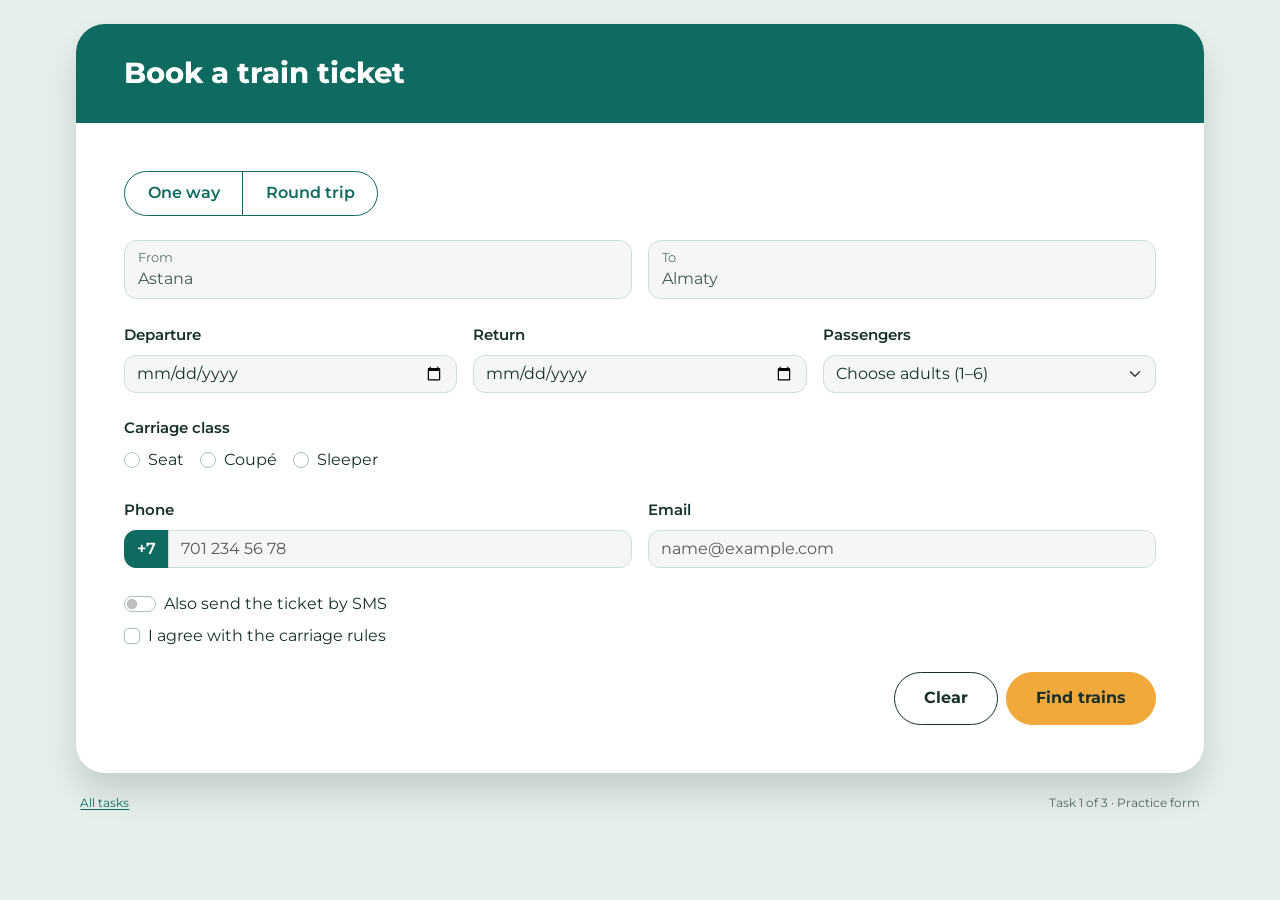
==== task1.html @ de45a420 "transfer" ====
<!doctype html>
<html lang="en">
<head>
  <meta charset="utf-8">
  <meta name="viewport" content="width=device-width, initial-scale=1">
  <title>Book a train ticket | Assignment 4</title>
  <link rel="icon" href="data:,">
  <link rel="stylesheet" href="assets/vendor/bootstrap.min.css">
  <link rel="stylesheet" href="assets/styles.css">
</head>
<body class="train-page">
  <main class="container-fluid py-3 py-md-4 px-3 px-md-4">
    <div class="row justify-content-center">
      <div class="col-12 col-xl-11">
        <section class="booking-card" aria-labelledby="booking-title">
          <header class="booking-heading"><h1 id="booking-title">Book a train ticket</h1></header>
          <form action="complete.html" method="post" class="booking-body">
            <fieldset class="trip-options mb-4">
              <legend class="visually-hidden">Journey type</legend>
              <div class="btn-group" role="group" aria-label="Journey type">
                <input class="btn-check" type="radio" name="journey" id="one-way" value="one-way">
                <label class="btn btn-trip" for="one-way">One way</label>
                <input class="btn-check" type="radio" name="journey" id="round-trip" value="round-trip">
                <label class="btn btn-trip" for="round-trip">Round trip</label>
              </div>
            </fieldset>
            <div class="row g-3 mb-4">
              <div class="col-12 col-md-6">
                <div class="route-field">
                  <label for="from">From<span class="visually-hidden"> (required)</span></label>
                  <input class="form-control" id="from" name="from" placeholder="Astana" required autocomplete="off">
                </div>
              </div>
              <div class="col-12 col-md-6">
                <div class="route-field">
                  <label for="to">To<span class="visually-hidden"> (required)</span></label>
                  <input class="form-control" id="to" name="to" placeholder="Almaty" required autocomplete="off">
                </div>
              </div>
            </div>
            <div class="row g-3 mb-4">
              <div class="col-12 col-md-4">
                <label for="departure" class="form-label">Departure<span class="visually-hidden"> (required)</span></label>
                <input type="date" class="form-control" id="departure" name="departure" required>
              </div>
              <div class="col-12 col-md-4">
                <label for="return" class="form-label">Return</label>
                <input type="date" class="form-control" id="return" name="return">
              </div>
              <div class="col-12 col-md-4">
                <label for="passengers" class="form-label">Passengers</label>
                <select class="form-select" id="passengers" name="passengers" required>
                  <option value="">Choose adults (1–6)</option>
                  <option value="1">1 adult</option><option value="2">2 adults</option>
                  <option value="3">3 adults</option><option value="4">4 adults</option>
                  <option value="5">5 adults</option><option value="6">6 adults</option>
                </select>
              </div>
            </div>
            <fieldset class="mb-4">
              <legend class="form-label">Carriage class<span class="visually-hidden"> (required)</span></legend>
              <div class="d-flex flex-wrap gap-3">
                <div class="form-check"><input type="radio" class="form-check-input" id="seat" name="carriage" value="seat" required><label class="form-check-label" for="seat">Seat</label></div>
                <div class="form-check"><input type="radio" class="form-check-input" id="coupe" name="carriage" value="coupe" required><label class="form-check-label" for="coupe">Coupé</label></div>
                <div class="form-check"><input type="radio" class="form-check-input" id="sleeper" name="carriage" value="sleeper" required><label class="form-check-label" for="sleeper">Sleeper</label></div>
              </div>
            </fieldset>
            <div class="row g-3 mb-4">
              <div class="col-12 col-md-6">
                <label for="phone" class="form-label">Phone<span class="visually-hidden"> (required)</span></label>
                <div class="input-group">
                  <span class="input-group-text" id="phone-prefix">+7</span>
                  <input type="tel" class="form-control" id="phone" name="phone" placeholder="701 234 56 78" autocomplete="off" aria-describedby="phone-prefix" required>
                </div>
              </div>
              <div class="col-12 col-md-6">
                <label for="email" class="form-label">Email<span class="visually-hidden"> (required)</span></label>
                <input type="email" class="form-control" id="email" name="email" placeholder="name@example.com" autocomplete="email" required>
              </div>
            </div>
            <div class="form-check form-switch mb-2">
              <input class="form-check-input" type="checkbox" role="switch" id="sms" name="sms" value="yes">
              <label class="form-check-label" for="sms">Also send the ticket by SMS</label>
            </div>
            <div class="form-check mb-4">
              <input class="form-check-input" type="checkbox" id="agreement" name="agreement" value="accepted" required>
              <label class="form-check-label" for="agreement">I agree with the carriage rules<span class="visually-hidden"> (required)</span></label>
            </div>
            <!-- DOM order stays Clear, Find trains. Only the visual mobile order changes. -->
            <div class="booking-actions d-flex flex-column-reverse flex-sm-row justify-content-end gap-2">
              <button class="btn btn-clear" type="reset">Clear</button>
              <button class="btn btn-find" type="submit">Find trains</button>
            </div>
          </form>
        </section>
        <nav class="page-links" aria-label="Assignment pages"><a href="index.html">All tasks</a><span>Task 1 of 3 · Practice form</span></nav>
      </div>
    </div>
  </main>
</body>
</html>
---- assets/styles.css ----
@font-face {
  font-family: Montserrat;
  src: url("fonts/Montserrat.ttf") format("truetype");
  font-style: normal;
  font-weight: 100 900;
  font-display: swap;
}

:root { --green: #0F6B5F; --amber: #F2A93B; --ink: #16302B; --light: #F4F7F5; --mint: #E6EFEC; }
body { font-family: Montserrat, sans-serif; color: var(--ink); background: var(--light); }
a { color: var(--green); text-underline-offset: .2em; }
a:hover { color: #084d44; }
:focus-visible { outline: 3px solid #195ac2; outline-offset: 4px; }
.form-control:focus, .form-select:focus, .form-check-input:focus {
  border-color: var(--green); box-shadow: 0 0 0 .2rem rgb(15 107 95 / 18%);
}
.form-label { font-size: .95rem; font-weight: 600; margin-bottom: .5rem; }
legend.form-label { float: none; }
.form-control, .form-select { border-color: #ceddd7; border-radius: .75rem; color: var(--ink); min-width: 0; }
.form-check-input:checked { background-color: var(--green); border-color: var(--green); }
.form-check-input { border-color: #aac3bb; }
.form-check-label { cursor: pointer; }
.btn { font-weight: 700; border-radius: 2rem; padding: .85rem 1.8rem; }
.btn-find { background: var(--amber); border-color: var(--amber); color: var(--ink); }
.btn-find:hover, .btn-find:focus-visible { background: #e49a29; border-color: #e49a29; color: var(--ink); }
.btn-clear { background: #fff; border-color: var(--ink); color: var(--ink); }
.btn-clear:hover { background: var(--mint); border-color: var(--ink); }
.btn-primary { --bs-btn-bg: var(--green); --bs-btn-border-color: var(--green); --bs-btn-hover-bg: #09574d; --bs-btn-hover-border-color: #09574d; --bs-btn-active-bg: #09574d; --bs-btn-active-border-color: #09574d; }
.page-links { display: flex; flex-wrap: wrap; justify-content: space-between; gap: .5rem; padding: 1.3rem .25rem .25rem; font-size: .75rem; color: #50645e; }

/* Task 1: the framework supplies the grid. Custom CSS uses normal flow only. */
.train-page { background: var(--mint); }
.booking-card { background: #fff; border-radius: 1.8rem; box-shadow: 0 1.3rem 2rem rgb(22 48 43 / 16%); overflow: hidden; }
.booking-heading { background: var(--green); color: #fff; padding: 2rem 3rem; }
.booking-heading h1 { font-size: 1.8rem; font-weight: 750; margin: 0; }
.booking-body { padding: 3rem; }
.booking-body .form-control, .booking-body .form-select { background-color: var(--light); }
.trip-options .btn { font-size: 1rem; padding: .6rem 1.4rem; font-weight: 600; }
.btn-trip { --bs-btn-color: var(--green); --bs-btn-border-color: var(--green); --bs-btn-hover-color: var(--green); --bs-btn-hover-bg: var(--mint); --bs-btn-hover-border-color: var(--green); --bs-btn-active-bg: var(--green); --bs-btn-active-border-color: var(--green); --bs-btn-active-color: #fff; }
.btn-check:focus-visible + .btn { outline: 3px solid #195ac2; outline-offset: 4px; }
.route-field { border: 1px solid #ceddd7; border-radius: .8rem; background: var(--light); padding: .45rem .8rem; }
.route-field label { display: block; color: #63756f; font-size: .8rem; }
.route-field .form-control { border: 0; padding: 0; border-radius: .15rem; background: transparent; }
.route-field .form-control::placeholder { color: #46564f; opacity: 1; }
.booking-body .input-group-text { background: var(--green); color: #fff; border-color: var(--green); border-radius: .75rem; font-weight: 600; }

/* Tasks 2 and 3: validation feedback stays hidden until user interaction. */
.assignment-page { background: #f2f5f3; }
.intro { padding: 2.5rem 0 1.5rem; }
.eyebrow { font-size: .75rem; letter-spacing: .15em; font-weight: 700; text-transform: uppercase; color: var(--green); }
.intro h1 { font-size: clamp(2rem, 5vw, 3.4rem); font-weight: 750; letter-spacing: -.04em; }
.intro p { max-width: 48rem; color: #52665e; }
.form-panel { background: #fff; border: 1px solid #dce6e0; border-radius: 1.25rem; padding: clamp(1.25rem, 4vw, 2.5rem); }
.section-heading { font-size: 1.1rem; font-weight: 700; margin-bottom: 1.1rem; }
.form-text { color: #52665e; font-size: .78rem; }
.validation-form :is(input, select, textarea):user-invalid { border-color: #b42332; }
.validation-form :is(input, select, textarea):user-valid { border-color: var(--green); }
.validation-form :is(input, select, textarea):user-invalid ~ .invalid-feedback { display: block; }
.validation-form fieldset:has(input:user-invalid) > .invalid-feedback { display: block; }
.invalid-feedback { color: #b42332; font-size: .8rem; }
.required-note { font-size: .8rem; }
.radio-list { display: flex; flex-wrap: wrap; gap: .65rem 1.5rem; }
.cafe-page { background: #faf7f1; }
.cafe-page .eyebrow { color: #84512b; }
.task-card { display: block; height: 100%; padding: 1.7rem; background: #fff; color: var(--ink); border: 1px solid #dce6e0; border-radius: 1rem; text-decoration: none; }
.task-card:hover { border-color: var(--green); }
.task-card h2 { font-size: 1.3rem; margin-top: 1rem; font-weight: 700; }
.task-card p { margin-bottom: 0; font-size: .9rem; color: #52665e; }

@media (max-width: 575.98px) {
  .booking-card { border-radius: 1.2rem; }
  .booking-heading { padding: 1.3rem 1.4rem; }
  .booking-heading h1 { font-size: 1.25rem; }
  .booking-body { padding: 1.5rem; font-size: .82rem; }
  .booking-body .form-label { font-size: .8rem; }
  .booking-body .form-control, .booking-body .form-select { font-size: .85rem; }
  .trip-options .btn-group { display: flex; }
  .trip-options .btn { padding: .5rem .7rem; font-size: .8rem; }
  .booking-actions .btn { padding: .7rem 1rem; font-size: .85rem; }
  .intro { padding-top: 1.5rem; }
}
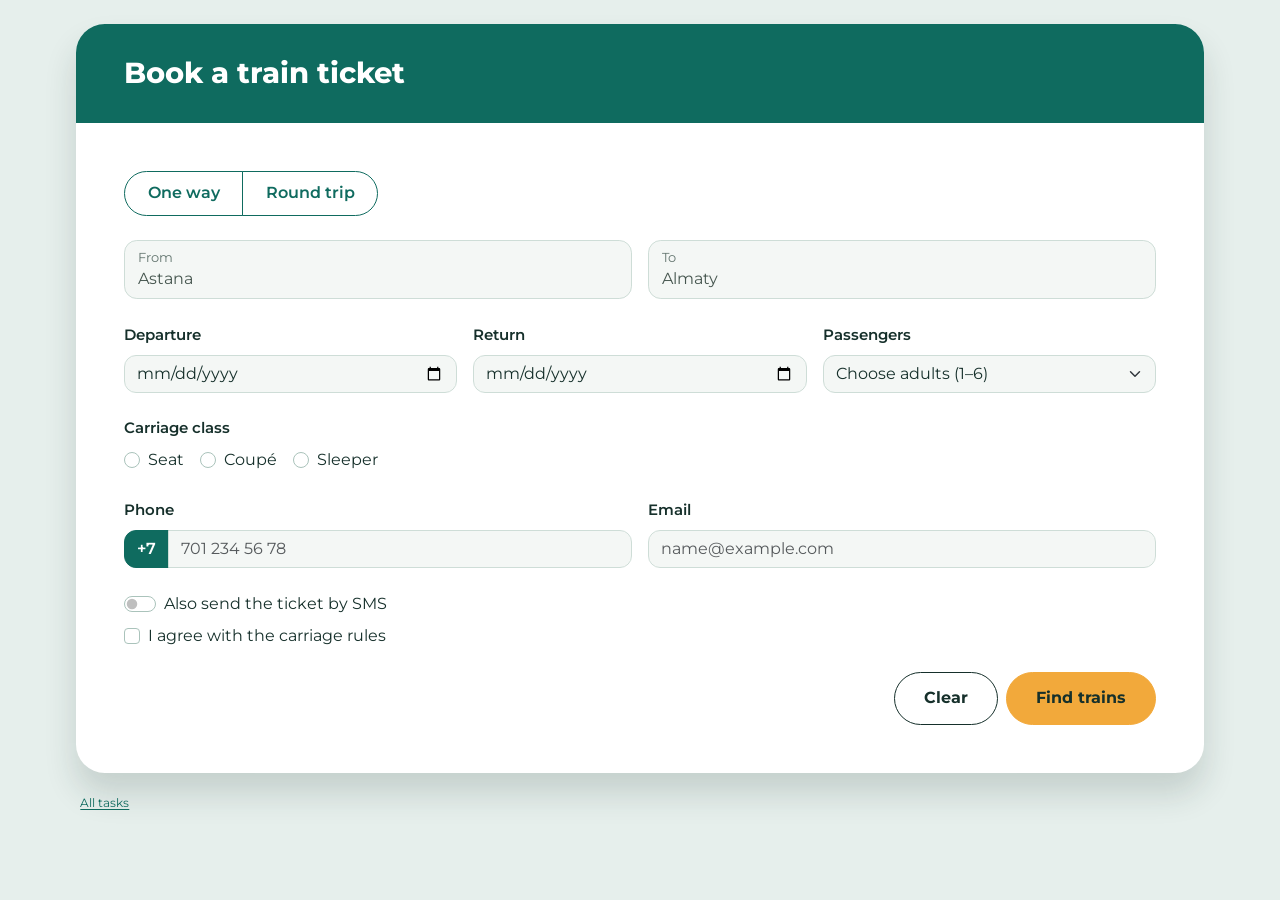
==== commit 043ecb85: "changes in code" ====
--- a/task1.html
+++ b/task1.html
@@ -93,7 +93,7 @@
             </div>
           </form>
         </section>
-        <nav class="page-links" aria-label="Assignment pages"><a href="index.html">All tasks</a><span>Task 1 of 3 · Practice form</span></nav>
+        <nav class="page-links" aria-label="Assignment pages"><a href="index.html">All tasks</a></nav>
       </div>
     </div>
   </main>
